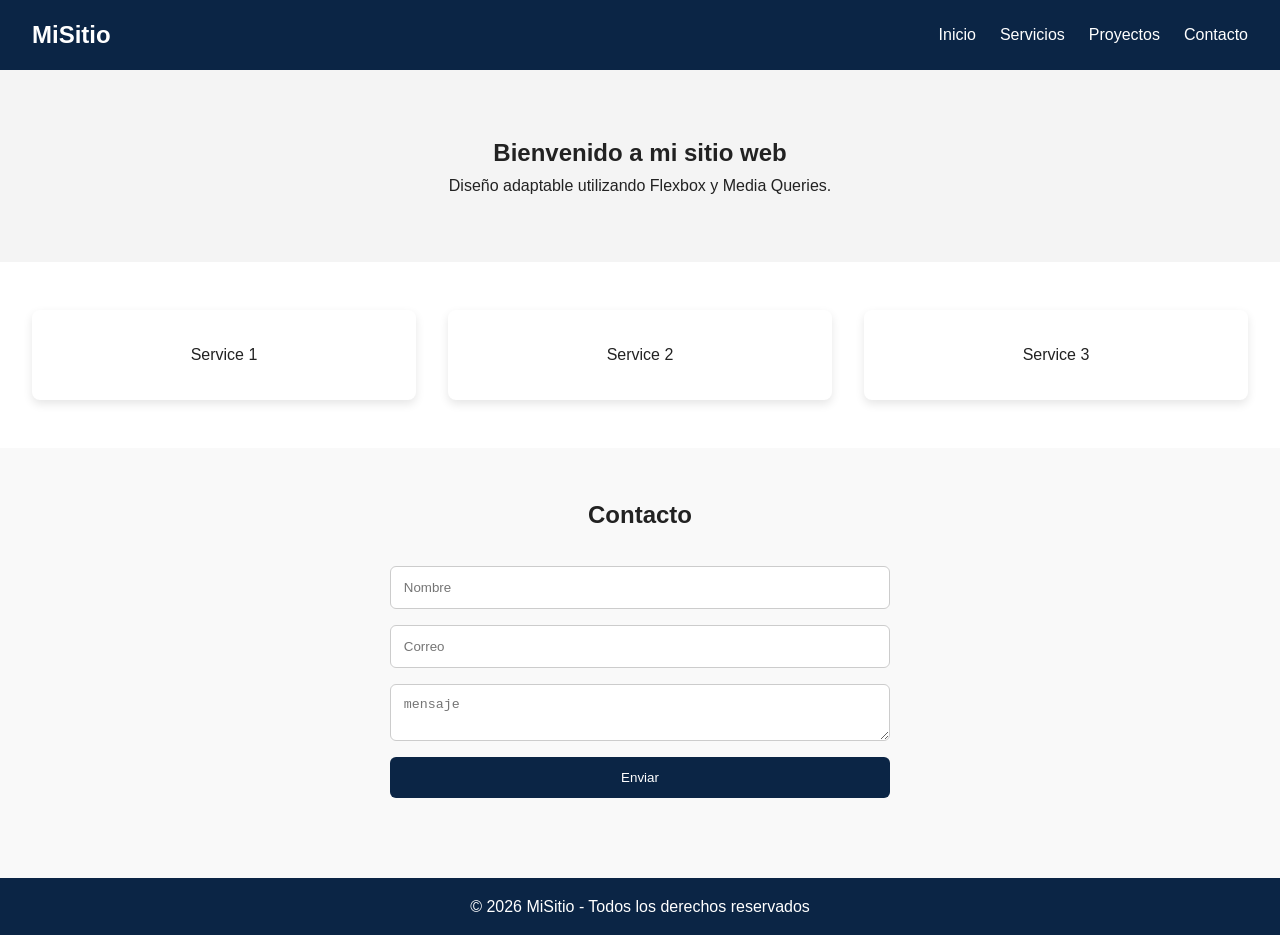
==== index.html @ e3398183 "Subir proyecto de VS a GitHub" ====
<!doctype html>
<html lang="en">
  <head>
    <meta charset="UTF-8" />
    <meta name="viewport" content="width=device-width, initial-scale=1.0" />
    <title>Personal Portfolio Web</title>
     <!-- Google Font (Punto extra) -->
    <link href="https://fonts.googleapis.com/css2?family=Poppins:wght@400;600&display=swap" rel="stylesheet">
    <style>
      * {
        box-sizing: border-box;
        margin: 0;
        padding: 0;
      }
      /* VARIABLES */
      :root {
        --color-primary: #0b2545;
        --color-secundary: #0077ff;
        --bg-color: #ffffff;
        --text-color: #222;
      }
      body {
        font-family: "Popins", sans-serif;
        background: var(--bg-color);
        color: var(--text-color);
        line-height: 1.6;
      }

      /* NAVBAR */
      .navbar {
        display: flex;
        justify-content: space-between;
        align-items: center;
        background: var(--color-primary);
        padding: 1rem 2rem;
      }
      .logo {
        color: white;
        font-weight: 600;
        font-size: 1.5rem;
      }
      .nav-links {
        list-style: none;
        display: flex;
        gap: 1.5rem;
      }
      .nav-links a {
        color: white;
        text-decoration: none;
        transition: 0.3s;
      }
      .nav-links a:hover {
        color: var(--color-secundary);
      }

      /* HERO */
      .hero {
        padding: 4rem 2rem;
        text-align: center;
        background: #f4f4f4;
      }

      /* SERVICIOS */
      .services {
        display: flex;
        justify-content: center;
        gap: 2rem;
        padding: 3rem 2rem;
      }
      .card {
        background: white;
        padding: 2rem;
        border-radius: 8px;
        box-shadow: 0 4px 10px rgba(0, 0, 0, 0.1);
        flex: 1;
        text-align: center;
      }

      /* CONTACTO */
      .contact {
        padding: 3rem 2rem;
        background: #f9f9f9;
        text-align: center;
      }

      form {
        max-width: 500px;
        margin: 2rem auto;
        display: flex;
        flex-direction: column;
        gap: 1rem;
      }
      input,
      textarea {
        padding: 0.8rem;
        border: 1px solid #ccc;
        border-radius: 6px;
      }
      button {
        padding: 0.8rem;
        border: none;
        background: var(--color-primary);
        color: white;
        cursor: pointer;
        border-radius: 6px;
        transition: 0.3s;
      }

      button:hover {
        background: var(--color-secondary);
      }
      footer {
        background: var(--color-primary);
        color: white;
        text-align: center;
        padding: 1rem;
      }
      /* RESPONSIVE */
      @media (max-width: 768px) {
        .nav-links {
            flex-direction: column;
            align-items: center;
        }
        .services {
            flex-direction: column;
        }
        .card {
            width: 100%;
        }
      }
    </style>
  </head>
  <body>
    <header>
      <nav class="navbar">
        <div class="logo">MiSitio</div>
        <ul class="nav-links">
          <li><a href="#">Inicio</a></li>
          <li><a href="#">Servicios</a></li>
          <li><a href="#">Proyectos</a></li>
          <li><a href="#">Contacto</a></li>
        </ul>
      </nav>
    </header>
    <section class="hero">
      <h1>Bienvenido a mi sitio web</h1>
      <p>Diseño adaptable utilizando Flexbox y Media Queries.</p>
    </section>

    <section class="services">
      <div class="card">Service 1</div>
      <div class="card">Service 2</div>
      <div class="card">Service 3</div>
    </section>
    <section class="contact">
      <h2>Contacto</h2>
      <form action="">
        <input type="text" placeholder="Nombre" />
        <input type="email" placeholder="Correo" />
        <textarea placeholder="mensaje"></textarea>

        <button type="submit">Enviar</button>
      </form>
    </section>

    <footer>
      <p>© 2026 MiSitio - Todos los derechos reservados</p>
    </footer>
  </body>
</html>
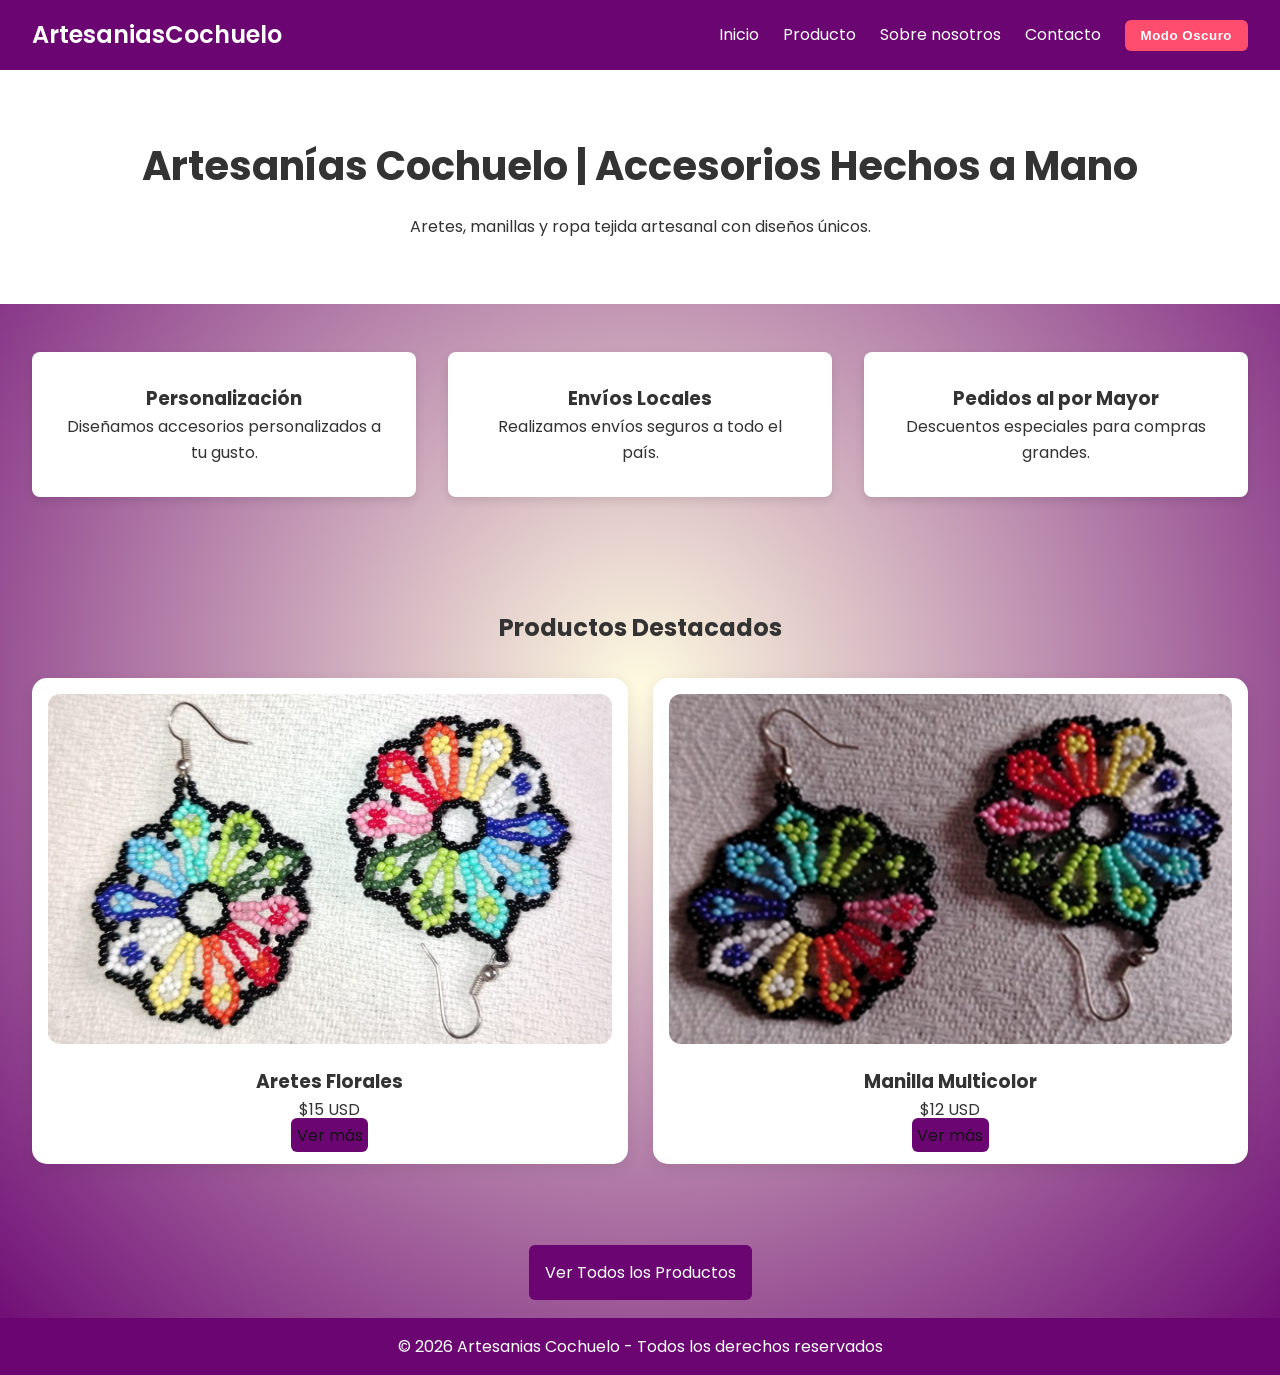
==== commit 4c3077b9: "Agregat proyecto a Git" ====
--- a/index.html
+++ b/index.html
@@ -1,170 +1,84 @@
 <!doctype html>
-<html lang="en">
+<html lang="es">
   <head>
     <meta charset="UTF-8" />
     <meta name="viewport" content="width=device-width, initial-scale=1.0" />
-    <title>Personal Portfolio Web</title>
-     <!-- Google Font (Punto extra) -->
-    <link href="https://fonts.googleapis.com/css2?family=Poppins:wght@400;600&display=swap" rel="stylesheet">
-    <style>
-      * {
-        box-sizing: border-box;
-        margin: 0;
-        padding: 0;
-      }
-      /* VARIABLES */
-      :root {
-        --color-primary: #0b2545;
-        --color-secundary: #0077ff;
-        --bg-color: #ffffff;
-        --text-color: #222;
-      }
-      body {
-        font-family: "Popins", sans-serif;
-        background: var(--bg-color);
-        color: var(--text-color);
-        line-height: 1.6;
-      }
-
-      /* NAVBAR */
-      .navbar {
-        display: flex;
-        justify-content: space-between;
-        align-items: center;
-        background: var(--color-primary);
-        padding: 1rem 2rem;
-      }
-      .logo {
-        color: white;
-        font-weight: 600;
-        font-size: 1.5rem;
-      }
-      .nav-links {
-        list-style: none;
-        display: flex;
-        gap: 1.5rem;
-      }
-      .nav-links a {
-        color: white;
-        text-decoration: none;
-        transition: 0.3s;
-      }
-      .nav-links a:hover {
-        color: var(--color-secundary);
-      }
-
-      /* HERO */
-      .hero {
-        padding: 4rem 2rem;
-        text-align: center;
-        background: #f4f4f4;
-      }
-
-      /* SERVICIOS */
-      .services {
-        display: flex;
-        justify-content: center;
-        gap: 2rem;
-        padding: 3rem 2rem;
-      }
-      .card {
-        background: white;
-        padding: 2rem;
-        border-radius: 8px;
-        box-shadow: 0 4px 10px rgba(0, 0, 0, 0.1);
-        flex: 1;
-        text-align: center;
-      }
-
-      /* CONTACTO */
-      .contact {
-        padding: 3rem 2rem;
-        background: #f9f9f9;
-        text-align: center;
-      }
-
-      form {
-        max-width: 500px;
-        margin: 2rem auto;
-        display: flex;
-        flex-direction: column;
-        gap: 1rem;
-      }
-      input,
-      textarea {
-        padding: 0.8rem;
-        border: 1px solid #ccc;
-        border-radius: 6px;
-      }
-      button {
-        padding: 0.8rem;
-        border: none;
-        background: var(--color-primary);
-        color: white;
-        cursor: pointer;
-        border-radius: 6px;
-        transition: 0.3s;
-      }
-
-      button:hover {
-        background: var(--color-secondary);
-      }
-      footer {
-        background: var(--color-primary);
-        color: white;
-        text-align: center;
-        padding: 1rem;
-      }
-      /* RESPONSIVE */
-      @media (max-width: 768px) {
-        .nav-links {
-            flex-direction: column;
-            align-items: center;
-        }
-        .services {
-            flex-direction: column;
-        }
-        .card {
-            width: 100%;
-        }
-      }
-    </style>
+    <title>Shop | COCHUELO</title>
+    <!-- Google Font (Punto extra) -->
+    <link
+      href="https://fonts.googleapis.com/css2?family=Poppins:wght@400;600&display=swap"
+      rel="stylesheet"
+    />
+    <link rel="stylesheet" href="style.css" />
   </head>
   <body>
     <header>
       <nav class="navbar">
-        <div class="logo">MiSitio</div>
+        <div class="logo">ArtesaniasCochuelo</div>
         <ul class="nav-links">
-          <li><a href="#">Inicio</a></li>
-          <li><a href="#">Servicios</a></li>
-          <li><a href="#">Proyectos</a></li>
-          <li><a href="#">Contacto</a></li>
+          <li><a href="index.html">Inicio</a></li>
+          <li><a href="productos.html">Producto</a></li>
+          <li><a href="sobre-nosotros.html">Sobre nosotros</a></li>
+          <li><a href="contacto.html">Contacto</a></li>
+          <li>
+            <button class="toggle-btn" id="toggle-theme">Modo Oscuro</button>
+          </li>
         </ul>
       </nav>
     </header>
     <section class="hero">
-      <h1>Bienvenido a mi sitio web</h1>
-      <p>Diseño adaptable utilizando Flexbox y Media Queries.</p>
+      <h1>Artesanías Cochuelo | Accesorios Hechos a Mano</h1>
+      <p>Aretes, manillas y ropa tejida artesanal con diseños únicos.</p>
     </section>
 
     <section class="services">
-      <div class="card">Service 1</div>
-      <div class="card">Service 2</div>
-      <div class="card">Service 3</div>
+      <div class="card">
+        <h3>Personalización</h3>
+        <p>Diseñamos accesorios personalizados a tu gusto.</p>
+      </div>
+      <div class="card">
+        <h3>Envíos Locales</h3>
+        <p>Realizamos envíos seguros a todo el país.</p>
+      </div>
+      <div class="card">
+        <h3>Pedidos al por Mayor</h3>
+        <p>Descuentos especiales para compras grandes.</p>
+      </div>
     </section>
-    <section class="contact">
-      <h2>Contacto</h2>
-      <form action="">
-        <input type="text" placeholder="Nombre" />
-        <input type="email" placeholder="Correo" />
-        <textarea placeholder="mensaje"></textarea>
+    <section class="products">
+      <h2>Productos Destacados</h2>
 
-        <button type="submit">Enviar</button>
-      </form>
+      <div class="product-grid">
+        <div class="product-card">
+          <img src="./imagenes/Aretes1.jpeg" alt="Aretes artesanales" />
+          <h3>Aretes Florales</h3>
+          <p>$15 USD</p>
+           <a class="btn" href="product-detail.html?id=collar-madera">Ver más</a>
+          
+        </div>
+
+        <div class="product-card">
+          <img src="./imagenes/Aretes1-V2.jpeg" alt="Manilla tejida" />
+          <h3>Manilla Multicolor</h3>
+          <p>$12 USD</p>
+          <a class="btn" href="product-detail.html?id=manilla-multicolor">Ver más</a>
+        </div>
+      </div>
+    </section>
+    
+    <section class="cta">
+      <a class="btn" href="productos.html">
+        Ver Todos los Productos
+      </a>
     </section>
 
     <footer>
-      <p>© 2026 MiSitio - Todos los derechos reservados</p>
+      <p>© 2026 Artesanias Cochuelo - Todos los derechos reservados</p>
     </footer>
+    <script>
+      document.getElementById("toggle-theme").addEventListener("click", () => {
+        document.body.toggleAttribute("data-theme");
+      });
+    </script>
   </body>
 </html>
--- a/style.css
+++ b/style.css
@@ -0,0 +1,266 @@
+* {
+    box-sizing: border-box;
+    margin: 0;
+    padding: 0;
+}
+
+[data-theme="dark"] {
+    --bg-color: #121212;
+    --text-color: #ffffff;
+    --color-primary: #bb86fc;
+}
+
+/* VARIABLES */
+:root {
+    --color-primary: #6a0572;
+    /* Morado */
+    --color-secondary: #ff4d6d;
+    /* Terracota */
+    --color-accent: #fffaf5;
+    /* Coral */
+    --bg-color: #fefae0;
+    /* Beige natural */
+    --text-color: #333;
+}
+
+body {
+    background: var(--bg-color);
+    background: radial-gradient(circle,
+            var(--bg-color) 0%,
+            var(--color-primary) 100%);
+    font-family: "Poppins", sans-serif;
+    color: var(--text-color);
+    line-height: 1.6;
+}
+
+/* NAVBAR */
+.navbar {
+    display: flex;
+    justify-content: space-between;
+    align-items: center;
+    background: var(--color-primary);
+    padding: 1rem 2rem;
+}
+
+.logo {
+    color: white;
+    font-weight: 600;
+    font-size: 1.5rem;
+}
+
+.nav-links {
+    list-style: none;
+    display: flex;
+    gap: 1.5rem;
+    align-items: center;
+}
+
+.nav-links a {
+    color: white;
+    text-decoration: none;
+    transition: 0.3s;
+}
+
+.nav-links a:hover {
+    color: var(--color-secondary);
+}
+
+.toggle-btn {
+    background: var(--color-secondary);
+    border: none;
+    padding: 0.5rem 1rem;
+    border-radius: 6px;
+    color: white;
+    cursor: pointer;
+}
+
+/* HERO */
+.hero {
+    padding: 4rem 2rem;
+    text-align: center;
+    background: #fff;
+}
+
+.hero h1 {
+    font-size: 2.5rem;
+    margin-bottom: 1rem;
+}
+
+/* SERVICIOS */
+.services {
+    display: flex;
+    justify-content: center;
+    gap: 2rem;
+    padding: 3rem 2rem;
+}
+
+.card {
+    background: white;
+    border-radius: 8px;
+    box-shadow: 0 4px 10px rgba(0, 0, 0, 0.1);
+    transition: 0.3s;
+    flex: 1;
+    text-align: center;
+    padding: 2rem;
+}
+
+.card:hover {
+    transform: translateY(-5px);
+}
+
+/* PRODUCTS */
+.products {
+    padding: 4rem 2rem;
+    text-align: center;
+    
+}
+
+.product-grid {
+    display: grid;
+    grid-template-columns: repeat(auto-fit, minmax(250px, 1fr));
+    gap: 25px;
+    margin-top: 30px;
+
+}
+
+.product-card {
+    flex: 1;
+    background: white;
+    padding: 1rem;
+    border-radius: 15px;
+    box-shadow: 0 5px 15px rgba(0, 0, 0, 0.08);
+    transition: 0.3s;
+
+}
+
+.product-card:hover {
+    transform: translateY(-8px);
+    box-shadow: 0 10px 25px rgba(0, 0, 0, 0.15);
+}
+
+.product-card img {
+    width: 100%;
+    height: 350px;
+    object-fit: fill;
+    border-radius: 12px;
+    margin-bottom: 1rem;
+    
+}
+
+.product-card .btn {
+    color: #121212;
+    padding: 1%;
+}
+
+.btn {
+    padding: 1rem 1rem;
+    text-decoration: none;
+    border: none;
+    background: var(--color-primary);
+    color: white;
+    border-radius: 6px;
+    cursor: pointer;
+    transition: 0.3s;
+}
+
+.btn:hover {
+    background: var(--color-secondary);
+}
+
+/* CTA */
+.cta {
+    text-align: center;
+    padding: 2rem;
+}
+
+/* CONTACTO */
+.contact {
+    padding: 3rem 2rem;
+    background: var(--color-accent);
+    text-align: center;
+}
+
+form {
+    max-width: 500px;
+    margin: 2rem auto;
+    display: flex;
+    flex-direction: column;
+    gap: 1rem;
+}
+
+input,
+textarea {
+    padding: 0.8rem;
+    border: 1px solid #ccc;
+    border-radius: 6px;
+}
+
+button {
+    font-weight: 600;
+    letter-spacing: 0.5px;
+    padding: 0.8rem;
+    border: none;
+    background: var(--color-primary);
+    color: white;
+    cursor: pointer;
+    border-radius: 6px;
+    transition: 0.3s;
+}
+
+button:hover {
+    background: var(--color-secondary);
+}
+
+/* ABOUT */
+.about-content {
+    display: flex;
+    gap: 2rem;
+    align-items: center;
+    margin-top: 2rem;
+}
+
+.about-content img {
+    width: 50%;
+    border-radius: 12px;
+}
+
+footer {
+    background: var(--color-primary);
+    color: white;
+    text-align: center;
+    padding: 1rem;
+}
+
+/* RESPONSIVE */
+@media (max-width: 768px) {
+    .navbar {
+        flex-direction: column;
+        gap: 1;
+    }
+
+    .nav-links {
+        flex-direction: column;
+        width: 100%;
+        align-items: center;
+    }
+
+    .services {
+        flex-direction: column;
+    }
+
+    .card {
+        width: 100%;
+    }
+
+    .product-grid {
+        flex-direction: column;
+    }
+
+    .about-content {
+        flex-direction: column;
+    }
+
+    .about-content img {
+        width: 100%;
+    }
+}
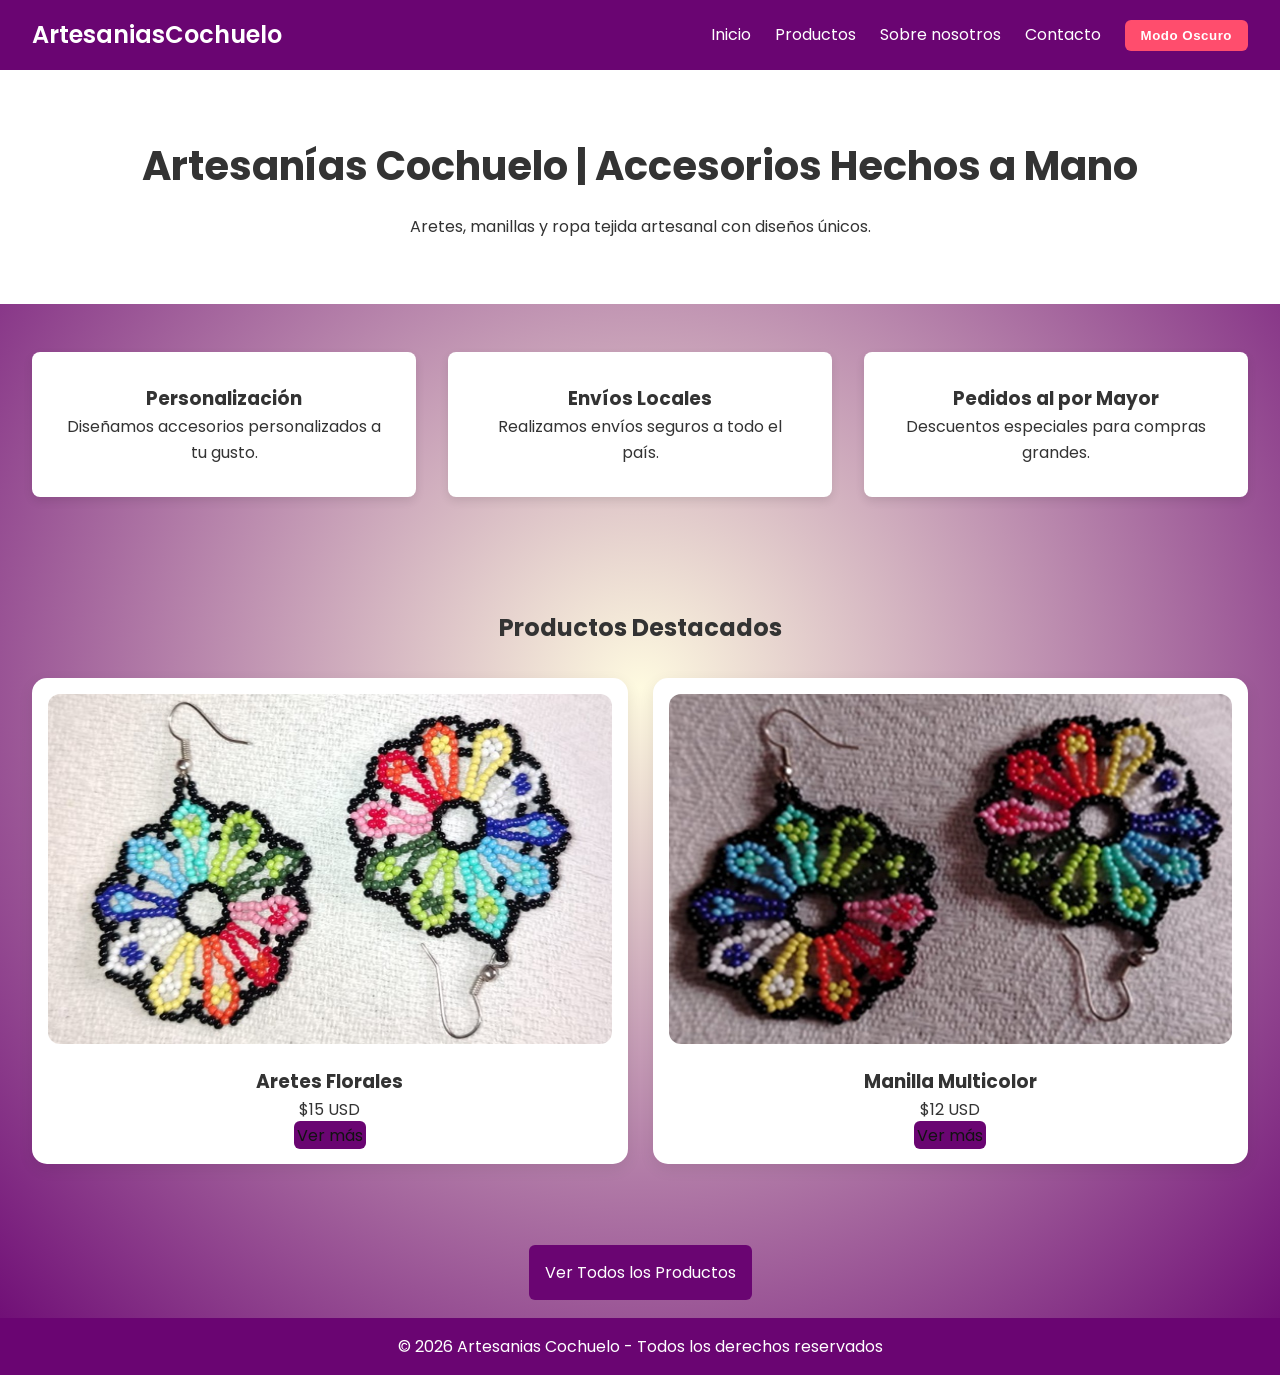
==== commit e962b6b3: "Menú desplegable móvil/responsive" ====
--- a/index.html
+++ b/index.html
@@ -17,13 +17,23 @@
         <div class="logo">ArtesaniasCochuelo</div>
         <ul class="nav-links">
           <li><a href="index.html">Inicio</a></li>
-          <li><a href="productos.html">Producto</a></li>
+
+          <li class="dropdown">
+            <a href="#">Productos</a>
+            <ul class="dropdown-menu">
+              <li><a href="productos.html">Todos</a></li>
+              <li><a href="productos.html?cat=manillas">Manillas</a></li>
+              <li><a href="productos.html?cat=collares">Collares</a></li>
+              <li><a href="productos.html?cat=aretes">Aretes</a></li>
+            </ul>
+          </li>
           <li><a href="sobre-nosotros.html">Sobre nosotros</a></li>
           <li><a href="contacto.html">Contacto</a></li>
           <li>
             <button class="toggle-btn" id="toggle-theme">Modo Oscuro</button>
           </li>
         </ul>
+        <div class="menu-toggle">☰</div>
       </nav>
     </header>
     <section class="hero">
@@ -53,23 +63,22 @@
           <img src="./imagenes/Aretes1.jpeg" alt="Aretes artesanales" />
           <h3>Aretes Florales</h3>
           <p>$15 USD</p>
-           <a class="btn" href="product-detail.html?id=collar-madera">Ver más</a>
-          
+          <a class="btn" href="product-detail.html?id=collar-madera">Ver más</a>
         </div>
 
         <div class="product-card">
           <img src="./imagenes/Aretes1-V2.jpeg" alt="Manilla tejida" />
           <h3>Manilla Multicolor</h3>
           <p>$12 USD</p>
-          <a class="btn" href="product-detail.html?id=manilla-multicolor">Ver más</a>
+          <a class="btn" href="product-detail.html?id=manilla-multicolor"
+            >Ver más</a
+          >
         </div>
       </div>
     </section>
-    
+
     <section class="cta">
-      <a class="btn" href="productos.html">
-        Ver Todos los Productos
-      </a>
+      <a class="btn" href="productos.html"> Ver Todos los Productos </a>
     </section>
 
     <footer>
@@ -79,6 +88,14 @@
       document.getElementById("toggle-theme").addEventListener("click", () => {
         document.body.toggleAttribute("data-theme");
       });
+
+      // Menú móvil.
+      const toogle = document.querySelector(".menu-toggle");
+      const nav = document.querySelector(".nav-links");
+
+      toogle.addEventListener("click", () => {
+        nav.classList.toggle("active")
+      })
     </script>
   </body>
 </html>
--- a/style.css
+++ b/style.css
@@ -73,6 +73,43 @@
     color: white;
     cursor: pointer;
 }
+.dropdown {
+    position: relative;
+}
+.dropdown-menu {
+    position: absolute;
+    top: 100%;
+    left: 0;
+    background: white;
+    list-style: none;
+    padding: 10px 0;
+    display: none;
+    min-width: 150px;
+    box-shadow: 0 4px 8px rgba(0, 0, 0, 0.1);
+    border-radius: 10px;
+}
+.dropdown-menu li {
+    padding: 8px 15px;
+}
+.dropdown-menu li a {
+    color: #333;
+}
+.dropdown-menu li:hover {
+    background: #f2f2f2;
+}
+
+/* MOstrar Dropdown */
+.dropdown:hover .dropdown-menu {
+    display: block;
+    transition: 0.3s;
+}
+/* Menu móvil desplegable */
+.menu-toggle {
+    display: none;
+    font-size: 24px;
+    color: white;
+    cursor: pointer;
+}
 
 /* HERO */
 .hero {
@@ -149,7 +186,7 @@
 
 .product-card .btn {
     color: #121212;
-    padding: 1%;
+    padding: .5%;
 }
 
 .btn {
@@ -239,9 +276,20 @@
     }
 
     .nav-links {
-        flex-direction: column;
+        display: none;
+        flex-direction: column;
+        position: absolute;
+        top: 60px;
+        left: 0;
         width: 100%;
-        align-items: center;
+        background: var(--color-primary);
+        padding: 20px;
+    }
+    .nav-links.active {
+        display: flex;
+    }
+    .menu-toggle {
+        display: block;
     }
 
     .services {
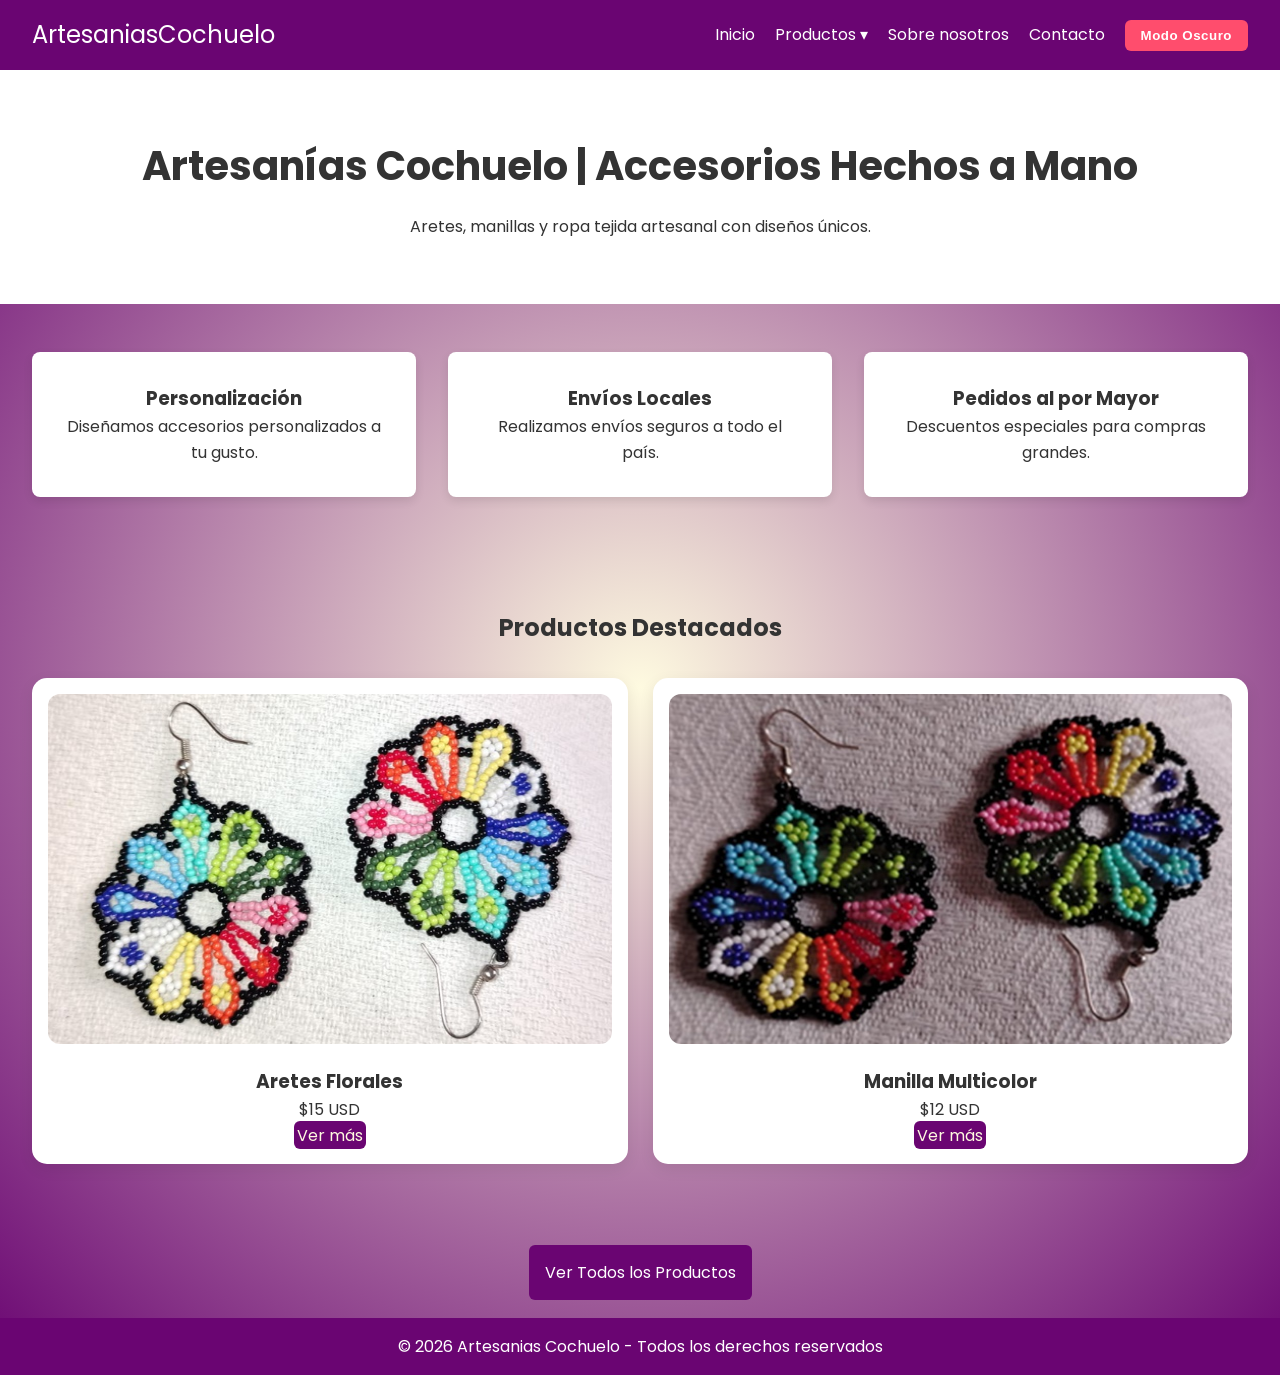
==== commit e1086e10: "Agregar modo oscuro" ====
--- a/index.html
+++ b/index.html
@@ -3,39 +3,19 @@
   <head>
     <meta charset="UTF-8" />
     <meta name="viewport" content="width=device-width, initial-scale=1.0" />
+
     <title>Shop | COCHUELO</title>
-    <!-- Google Font (Punto extra) -->
+
     <link
       href="https://fonts.googleapis.com/css2?family=Poppins:wght@400;600&display=swap"
       rel="stylesheet"
     />
     <link rel="stylesheet" href="style.css" />
   </head>
+
   <body>
-    <header>
-      <nav class="navbar">
-        <div class="logo">ArtesaniasCochuelo</div>
-        <ul class="nav-links">
-          <li><a href="index.html">Inicio</a></li>
+    <header id="navbar-container"></header>
 
-          <li class="dropdown">
-            <a href="#">Productos</a>
-            <ul class="dropdown-menu">
-              <li><a href="productos.html">Todos</a></li>
-              <li><a href="productos.html?cat=manillas">Manillas</a></li>
-              <li><a href="productos.html?cat=collares">Collares</a></li>
-              <li><a href="productos.html?cat=aretes">Aretes</a></li>
-            </ul>
-          </li>
-          <li><a href="sobre-nosotros.html">Sobre nosotros</a></li>
-          <li><a href="contacto.html">Contacto</a></li>
-          <li>
-            <button class="toggle-btn" id="toggle-theme">Modo Oscuro</button>
-          </li>
-        </ul>
-        <div class="menu-toggle">☰</div>
-      </nav>
-    </header>
     <section class="hero">
       <h1>Artesanías Cochuelo | Accesorios Hechos a Mano</h1>
       <p>Aretes, manillas y ropa tejida artesanal con diseños únicos.</p>
@@ -46,56 +26,55 @@
         <h3>Personalización</h3>
         <p>Diseñamos accesorios personalizados a tu gusto.</p>
       </div>
+
       <div class="card">
         <h3>Envíos Locales</h3>
         <p>Realizamos envíos seguros a todo el país.</p>
       </div>
+
       <div class="card">
         <h3>Pedidos al por Mayor</h3>
         <p>Descuentos especiales para compras grandes.</p>
       </div>
     </section>
+
     <section class="products">
       <h2>Productos Destacados</h2>
 
       <div class="product-grid">
         <div class="product-card">
           <img src="./imagenes/Aretes1.jpeg" alt="Aretes artesanales" />
+
           <h3>Aretes Florales</h3>
           <p>$15 USD</p>
-          <a class="btn" href="product-detail.html?id=collar-madera">Ver más</a>
+
+          <a class="btn" href="product-detail.html?id=collar-madera">
+            Ver más
+          </a>
         </div>
 
         <div class="product-card">
           <img src="./imagenes/Aretes1-V2.jpeg" alt="Manilla tejida" />
+
           <h3>Manilla Multicolor</h3>
           <p>$12 USD</p>
-          <a class="btn" href="product-detail.html?id=manilla-multicolor"
-            >Ver más</a
-          >
+
+          <a class="btn" href="product-detail.html?id=manilla-multicolor">
+            Ver más
+          </a>
         </div>
       </div>
     </section>
 
     <section class="cta">
-      <a class="btn" href="productos.html"> Ver Todos los Productos </a>
+      <a class="btn" href="productos.html">Ver Todos los Productos</a>
     </section>
 
     <footer>
       <p>© 2026 Artesanias Cochuelo - Todos los derechos reservados</p>
     </footer>
-    <script>
-      document.getElementById("toggle-theme").addEventListener("click", () => {
-        document.body.toggleAttribute("data-theme");
-      });
-
-      // Menú móvil.
-      const toogle = document.querySelector(".menu-toggle");
-      const nav = document.querySelector(".nav-links");
-
-      toogle.addEventListener("click", () => {
-        nav.classList.toggle("active")
-      })
+    <script src="./js/products.js">
     </script>
+    <script src="js/navbar.js"></script>
   </body>
 </html>
--- a/style.css
+++ b/style.css
@@ -40,18 +40,20 @@
     align-items: center;
     background: var(--color-primary);
     padding: 1rem 2rem;
+    position: relative;
 }
 
 .logo {
     color: white;
-    font-weight: 600;
+    font-weight: 2px;
     font-size: 1.5rem;
+    text-decoration: none;
 }
 
 .nav-links {
     list-style: none;
     display: flex;
-    gap: 1.5rem;
+    gap: 20px;
     align-items: center;
 }
 
@@ -73,9 +75,19 @@
     color: white;
     cursor: pointer;
 }
+
 .dropdown {
     position: relative;
 }
+
+.dropbtn {
+    background: none;
+    border: none;
+    color: white;
+    cursor: pointer;
+
+}
+
 .dropdown-menu {
     position: absolute;
     top: 100%;
@@ -88,12 +100,15 @@
     box-shadow: 0 4px 8px rgba(0, 0, 0, 0.1);
     border-radius: 10px;
 }
+
 .dropdown-menu li {
     padding: 8px 15px;
 }
+
 .dropdown-menu li a {
     color: #333;
 }
+
 .dropdown-menu li:hover {
     background: #f2f2f2;
 }
@@ -103,10 +118,11 @@
     display: block;
     transition: 0.3s;
 }
+
 /* Menu móvil desplegable */
 .menu-toggle {
     display: none;
-    font-size: 24px;
+    font-size: 26px;
     color: white;
     cursor: pointer;
 }
@@ -149,7 +165,7 @@
 .products {
     padding: 4rem 2rem;
     text-align: center;
-    
+
 }
 
 .product-grid {
@@ -181,11 +197,11 @@
     object-fit: fill;
     border-radius: 12px;
     margin-bottom: 1rem;
-    
+
 }
 
 .product-card .btn {
-    color: #121212;
+    color: var(--bg-color);
     padding: .5%;
 }
 
@@ -202,6 +218,27 @@
 
 .btn:hover {
     background: var(--color-secondary);
+}
+
+.dark-mode {
+    background: #1e1e1e;
+    color: #f1f1f1;
+}
+
+.dark-mode .navbar {
+    color: var(--color-primary);
+}
+.dark-mode .services .card{
+    background: var(--color-primary);
+}
+.dark-mode .hero {
+    background: #1e1e1e;
+}
+
+.dark-mode .product-card {
+    background: #1e1e1e;
+  
+    border: 3px solid var(--bg-color);
 }
 
 /* CTA */
@@ -282,12 +319,15 @@
         top: 60px;
         left: 0;
         width: 100%;
+        flex-direction: column;
         background: var(--color-primary);
         padding: 20px;
     }
-    .nav-links.active {
+
+    .nav-links.show {
         display: flex;
     }
+
     .menu-toggle {
         display: block;
     }
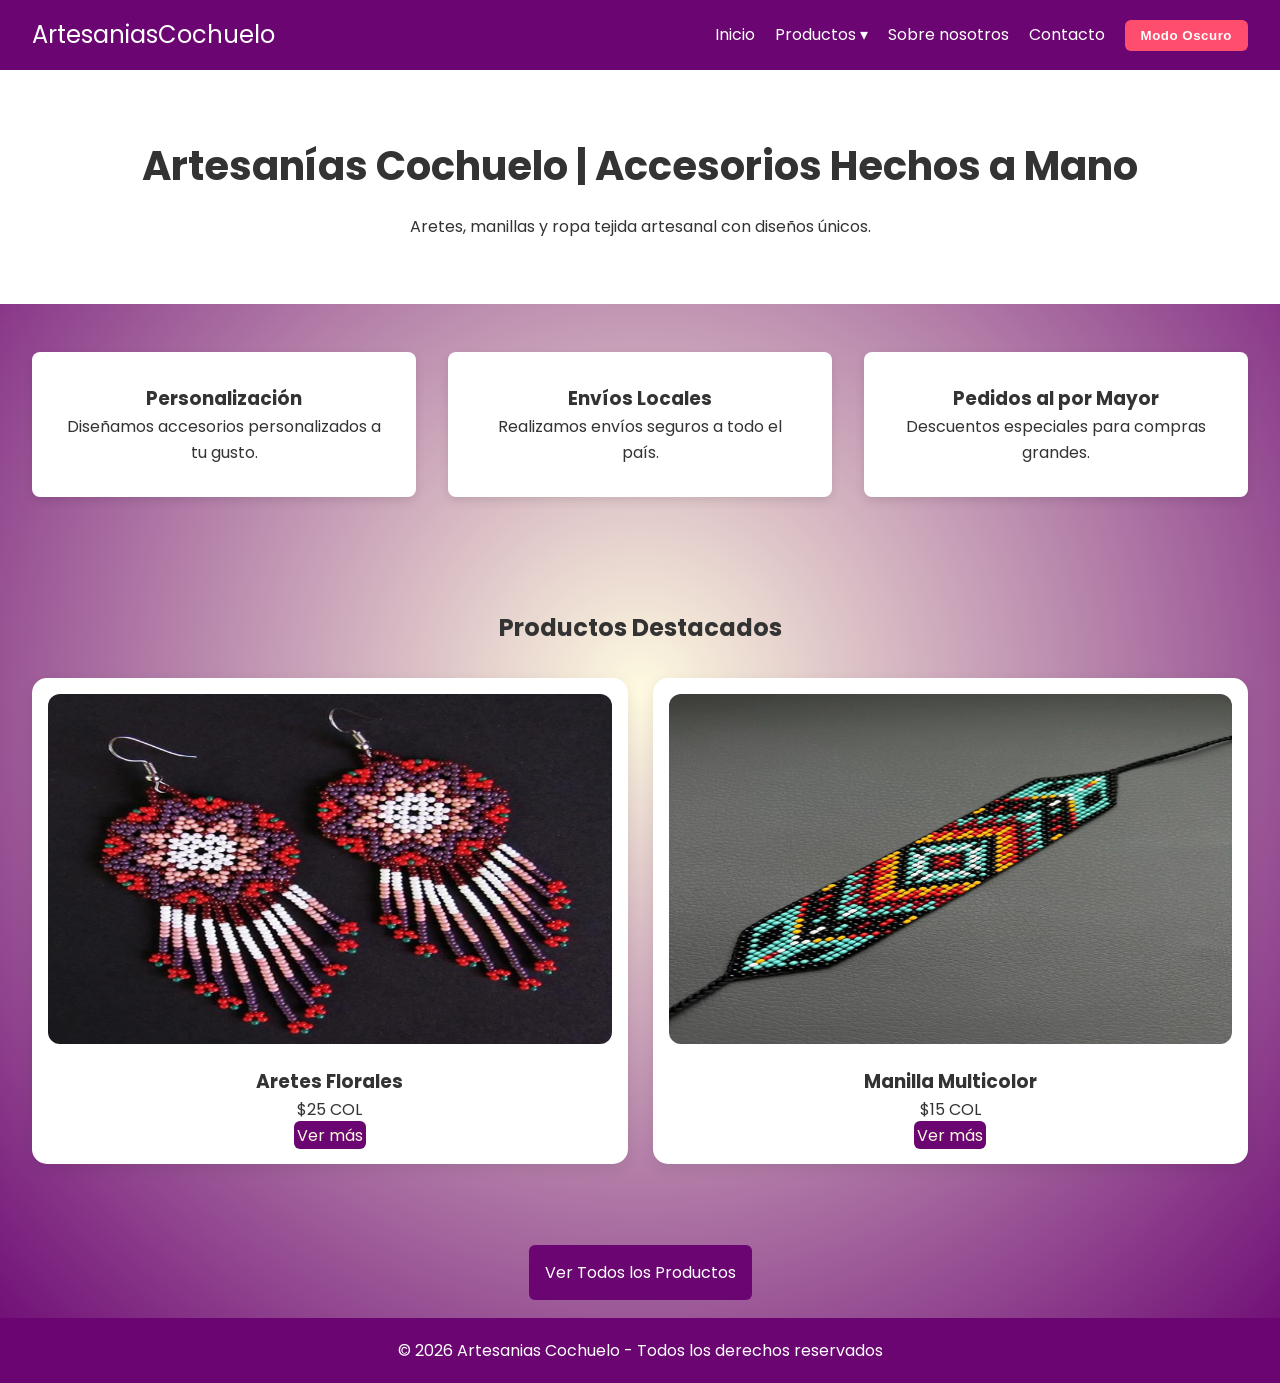
==== commit d4ef0094: "Se agregaron imágenes productos" ====
--- a/index.html
+++ b/index.html
@@ -43,10 +43,10 @@
 
       <div class="product-grid">
         <div class="product-card">
-          <img src="./imagenes/Aretes1.jpeg" alt="Aretes artesanales" />
+          <img src="./imagenes/aretes1.png" alt="Aretes artesanales" />
 
           <h3>Aretes Florales</h3>
-          <p>$15 USD</p>
+          <p>$25 COL</p>
 
           <a class="btn" href="product-detail.html?id=collar-madera">
             Ver más
@@ -54,10 +54,10 @@
         </div>
 
         <div class="product-card">
-          <img src="./imagenes/Aretes1-V2.jpeg" alt="Manilla tejida" />
+          <img src="./imagenes/Manillas1.png" alt="Manilla tejida" />
 
           <h3>Manilla Multicolor</h3>
-          <p>$12 USD</p>
+          <p>$15 COL</p>
 
           <a class="btn" href="product-detail.html?id=manilla-multicolor">
             Ver más
--- a/style.css
+++ b/style.css
@@ -31,6 +31,10 @@
     font-family: "Poppins", sans-serif;
     color: var(--text-color);
     line-height: 1.6;
+    height: 100%;
+}
+main {
+    flex: 1;
 }
 
 /* NAVBAR */
@@ -228,18 +232,65 @@
 .dark-mode .navbar {
     color: var(--color-primary);
 }
-.dark-mode .services .card{
+
+.dark-mode .services .card {
     background: var(--color-primary);
-}
+    border: 3px solid var(--bg-color);
+}
+
 .dark-mode .hero {
     background: #1e1e1e;
 }
 
 .dark-mode .product-card {
     background: #1e1e1e;
-  
     border: 3px solid var(--bg-color);
 }
+
+.dark-mode .btn {
+    border: 3px solid var(--bg-color);
+}
+
+.dark-mode .about-header h1 {
+    color: var(--color-secondary);
+    
+}
+
+.dark-mode .about-text h2 {
+    color: var(--color-secondary);
+}
+
+.dark-mode .about-header p {
+    
+    color: var(--color-accent);
+}
+
+.dark-mode .value-card p {
+    color: var(--text-color);
+}
+
+.dark-mode .about-text p {
+    color: var(--color-accent);
+}
+.dark-mode .about-text {
+    border-radius: 14px;
+    border: 3px solid var(--bg-color);
+}
+
+.dark-mode .values {
+    border-radius: 14px;
+    border: 3px solid var(--bg-color);
+}
+
+.dark-mode .about-image img {
+    border-radius: 14px;
+    border: 3px solid var(--bg-color);
+}
+
+.dark-mode .values h2 {
+    color: var(--color-secondary);
+}
+
 
 /* CTA */
 .cta {
@@ -285,24 +336,120 @@
     background: var(--color-secondary);
 }
 
-/* ABOUT */
+/* =========================
+   ABOUT PAGE
+========================= */
+
+.about {
+    max-width: 1200px;
+    margin: auto;
+    padding: 10px 20px;
+}
+
+.about-header {
+    text-align: center;
+    max-width: 700px;
+    margin: auto;
+}
+
+.about-header h1 {
+    font-size: 2.6rem;
+    color: var(--text-color);
+    margin-bottom: 10px;
+}
+
+.about-header p {
+    color: var(--text-color);
+    opacity: 1;
+}
+
+/* CONTENIDO */
+
 .about-content {
     display: flex;
-    gap: 2rem;
+    gap: 40px;
     align-items: center;
-    margin-top: 2rem;
-}
-
-.about-content img {
-    width: 50%;
-    border-radius: 12px;
+    margin-top: 50px;
+}
+
+.about-image {
+    flex: 1;
+}
+
+.about-image img {
+    width: 100%;
+    border-radius: 14px;
+    box-shadow: 0 8px 20px rgba(0, 0, 0, 0.15);
+}
+
+.about-text {
+    flex: 1;
+}
+
+.about-text h2 {
+    color: var(--text-color);
+    margin-bottom: 15px;
+}
+
+.about-text p {
+    margin-bottom: 12px;
+    line-height: 1.6;
+    color: var(--text-color);
+}
+
+/* =========================
+   VALUES
+========================= */
+
+.values {
+    max-width: 1100px;
+    margin: 80px auto;
+
+    padding: 0 20px;
+    text-align: center;
+}
+
+.values h2 {
+    color: var(--text-color);
+    margin-bottom: 40px;
+}
+
+.values-grid {
+    display: grid;
+    grid-template-columns: repeat(auto-fit, minmax(1, 1fr));
+    gap: 25px;
+}
+
+.value-card {
+    background: var(--color-accent);
+    padding: 30px 25px;
+    border-radius: 14px;
+    box-shadow: 0 6px 18px rgba(0, 0, 0, 0.12);
+    transition: transform 0.25s ease;
+    margin-bottom: 10px;
+}
+
+.value-card:hover {
+    transform: translateY(-6px);
+    box-shadow: 0 12px 24px rgba(0, 0, 0, 0.15);
+
+}
+
+.value-card h3 {
+    color: var(--color-secondary);
+    margin-bottom: 10px;
+}
+
+.value-card p {
+    color: var(--text-color);
 }
 
 footer {
     background: var(--color-primary);
     color: white;
     text-align: center;
-    padding: 1rem;
+    padding: 20px;
+    margin-top: auto;
 }
 
 /* RESPONSIVE */
@@ -346,6 +493,15 @@
 
     .about-content {
         flex-direction: column;
+        text-align: center;
+    }
+
+    .values-grid {
+        grid-template-columns: repeat(1, 1fr);
+    }
+
+    .value-card {
+        padding: 25px 20px;
     }
 
     .about-content img {
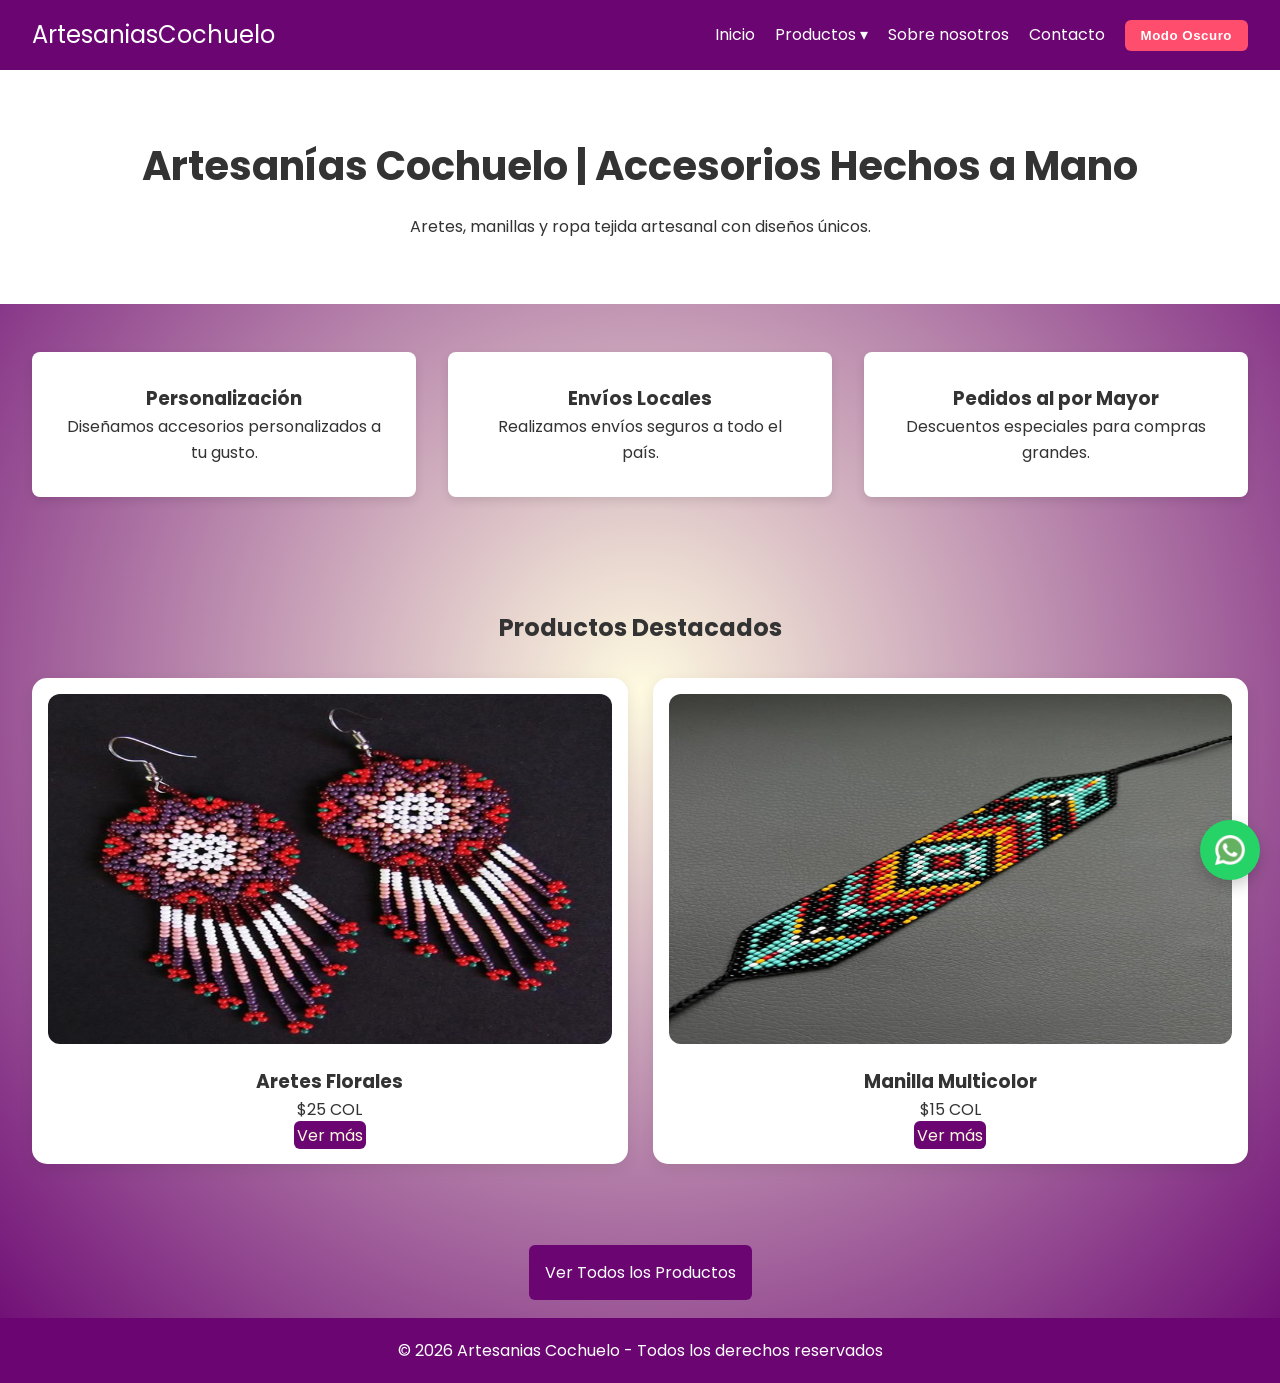
==== commit 8ab5146e: "Se agrego semi-chatbot de WhatsApp" ====
--- a/index.html
+++ b/index.html
@@ -69,12 +69,20 @@
     <section class="cta">
       <a class="btn" href="productos.html">Ver Todos los Productos</a>
     </section>
-
+    <section class="chat-wpp">
+      <a
+        href="https://wa.me/573244209196?text=Hola,%20estoy%20interesado%20en%20sus%20productos"
+        class="whatsapp-float"
+        target="_blank"
+        aria-label="Chatear por WhatsApp"
+      >
+        <img src="imagenes/whatsapp.png" alt="WhatsApp 📴 ">
+      </a>
+    </section>
     <footer>
       <p>© 2026 Artesanias Cochuelo - Todos los derechos reservados</p>
     </footer>
-    <script src="./js/products.js">
-    </script>
+    <script src="./js/products.js"></script>
     <script src="js/navbar.js"></script>
   </body>
 </html>
--- a/style.css
+++ b/style.css
@@ -33,6 +33,7 @@
     line-height: 1.6;
     height: 100%;
 }
+
 main {
     flex: 1;
 }
@@ -253,7 +254,7 @@
 
 .dark-mode .about-header h1 {
     color: var(--color-secondary);
-    
+
 }
 
 .dark-mode .about-text h2 {
@@ -261,7 +262,7 @@
 }
 
 .dark-mode .about-header p {
-    
+
     color: var(--color-accent);
 }
 
@@ -272,6 +273,7 @@
 .dark-mode .about-text p {
     color: var(--color-accent);
 }
+
 .dark-mode .about-text {
     border-radius: 14px;
     border: 3px solid var(--bg-color);
@@ -442,6 +444,37 @@
 
 .value-card p {
     color: var(--text-color);
+}
+
+.chat-wpp {
+    position: fixed;
+    bottom: 20px;
+    right: 20px;
+    z-index: 999;
+}
+
+/* BOTÓN */
+.whatsapp-float {
+    display: flex;
+    align-items: center;
+    justify-content: center;
+    background: #25D366;
+    width: 60px;
+    height: 60px;
+    border-radius: 50%;
+    box-shadow: 0 6px 15px rgba(0, 0, 0, 0.2);
+    transition: all 0.3s ease;
+}
+
+/* IMAGEN */
+.whatsapp-float img {
+    width: 30px;
+}
+
+/* HOVER */
+.whatsapp-float:hover {
+    transform: scale(1.1);
+    box-shadow: 0 10px 25px rgba(0, 0, 0, 0.3);
 }
 
 footer {
